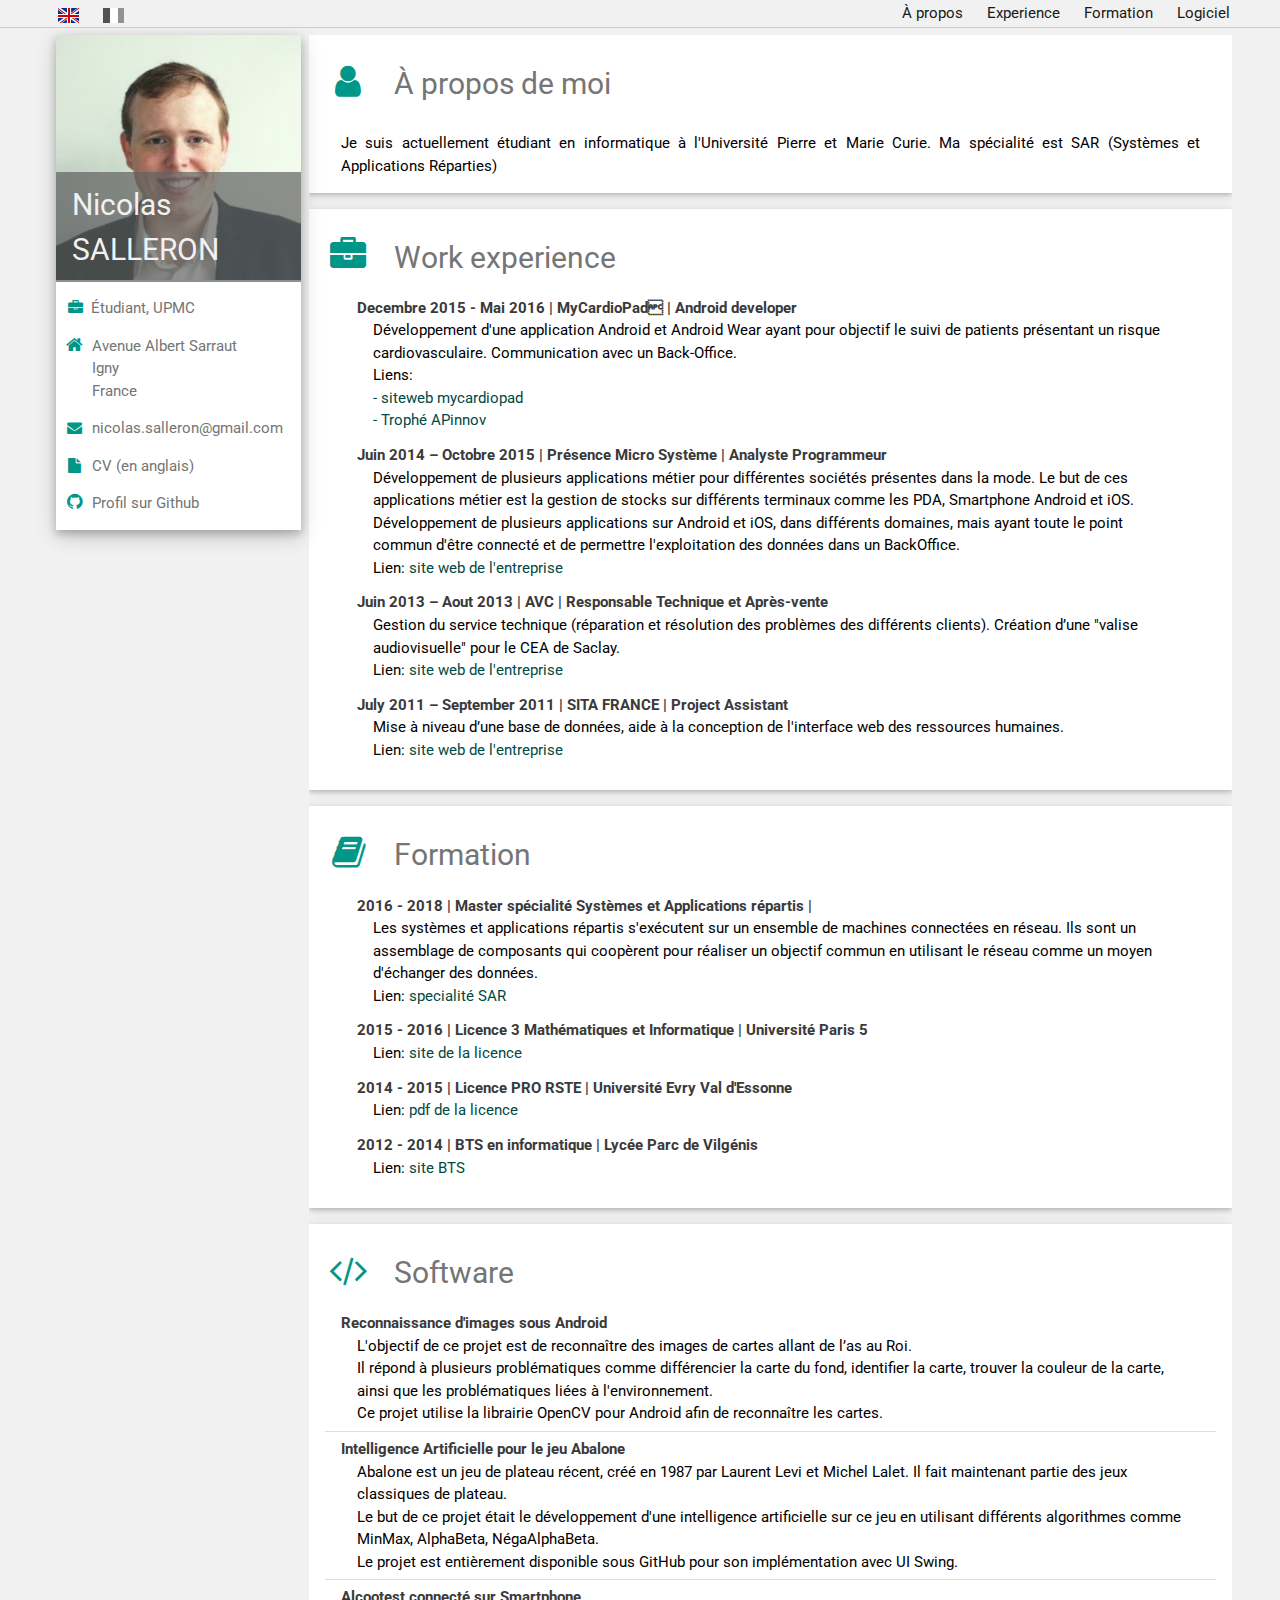
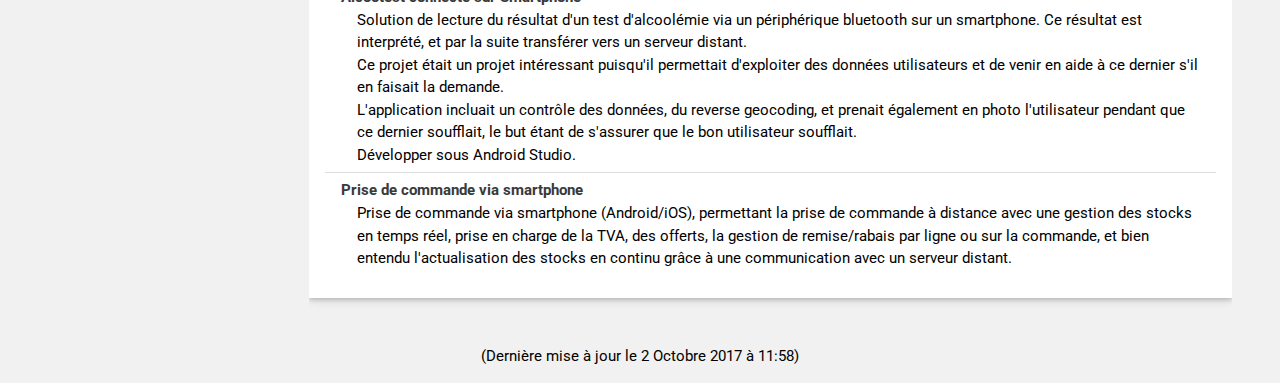
==== index_fr.html @ aebfed58 "ver1" ====
<!DOCTYPE html>
<html>
  <head>
    <title>Nicolas Salleron</title>
    <meta name="viewport" content="width=device-width, initial-scale=1">
    <meta charset="utf-8" />
    <link rel="alternate" href="http://nsalleron.github.io/index.html" hreflang="x-default" />
    <link rel="alternate" href="http://nsalleron.github.io/index_fr.html" hreflang="fr" />
    <link rel="shortcut icon" href="favicon.ico" type="image/x-icon" />
    <link rel="stylesheet" href="w3.css">
    <link rel="stylesheet" href="style.css" />
    <link rel="stylesheet" href="style_fr.css" />
    <!-- <link rel="stylesheet" href="w3-theme-emerald.css"> -->
    <link rel="stylesheet" href="w3-theme-teal.css">
    <link rel='stylesheet' href='https://fonts.googleapis.com/css?family=Roboto'>
    <link rel="stylesheet" href="https://cdnjs.cloudflare.com/ajax/libs/font-awesome/4.6.3/css/font-awesome.min.css">
    <style>
      html,body,h1,h2,h3,h4,h5,h6 {font-family: "Roboto", sans-serif}
    </style>

<!-- <script> -->
<!--   (function(i,s,o,g,r,a,m){i['GoogleAnalyticsObject']=r;i[r]=i[r]||function(){ -->
<!--   (i[r].q=i[r].q||[]).push(arguments)},i[r].l=1*new Date();a=s.createElement(o), -->
<!--   m=s.getElementsByTagName(o)[0];a.async=1;a.src=g;m.parentNode.insertBefore(a,m) -->
<!--   })(window,document,'script','https://www.google-analytics.com/analytics.js','ga'); -->

<!--   ga('create', 'UA-44280246-1', 'auto'); -->
<!--   ga('send', 'pageview'); -->

<!-- </script> -->
    
  </head>
  <body class="w3-light-grey">

    
    
    <!-- Page Container -->
    <div class="w3-content w3-margin-top" style="max-width:1200px;">

      <!-- Header -->
      <nav class="w3-container w3-light-grey w3-border-bottom w3-display-topmiddle my-nav" style="padding-bottom:27px;margin-bottom:27px;height:27px">
        <div id="menu">
	  <div id="menu_left">
	    <ul class="lang_en">
	      <!-- <li> -->
	      <!--   <a href="#top"> -->
	      <!--     <img src="img/actions/go-top.png" -->
	      <!--          title="Back to top" -->
	      <!--          alt="Back to top" /> -->
	      <!--   </a> -->
	      <!-- </li> -->
	      <li>
		<img src="img/button_flag_uk_checked.png"
		     title="English"
		     alt="English"
                     style="padding-left:8px"/>
	      </li>
	      <li>
		<a href="index_fr.html">
		  <img src="img/button_flag_fr.png"
		       title="Français"
		       alt="Français" />
		</a>
	      </li>
	    </ul>
            <ul class="lang_fr">
	      <!-- <li> -->
	      <!--   <a href="#top"> -->
	      <!--     <img src="img/actions/go-top.png" -->
	      <!--          title="Back to top" -->
	      <!--          alt="Back to top" /> -->
	      <!--   </a> -->
	      <!-- </li> -->
	      <li>
                <a href="index.html">
		  <img src="img/button_flag_uk.png"
		       title="English"
		       alt="Site en anglais"
                       style="padding-left:8px"/>
                </a>
	      </li>
	      <li>
		<img src="img/button_flag_fr_checked.png"
		     title="Français"
		     alt="Version française" />
	      </li>
	    </ul>

	  </div>
	  
	  <div id="menu_right">
	    <ul>
	      <li><a href="#apropos" class="w3-hover-theme">
		  <span class="lang_en">About</span>
                  <span class="lang_fr">À propos</span>
	      </a></li>
        <li><a href="#work" class="w3-hover-theme">
      Experience
        </a></li>
	      <li><a href="#education" class="w3-hover-theme">
		  Formation
	      </a></li>
        
	      <!-- <li><a href="#cv" class="w3-hover-theme">CV</a></li> -->
              <li>
                <a href="#software" class="w3-hover-theme" style="/*padding-right:1.5em;*/">
                  <span class="lang_en">Software</span>
                  <span class="lang_fr">Logiciel</span>
                </a>
	    </ul>
	  </div>
        </div>
      </nav>
    </div> 

    
    <!-- The Grid -->
    <div class="w3-row-padding" style="margin-top:35px" id="left-band">
      
      <!-- Left Column -->
      <div class="w3-col my-left" style="/*min-width:260px;*//*padding-right:290px*/">
        
        <div class="w3-white w3-text-grey w3-card-4" style="max-width:281px;/*min-width:240px;*//*position:fixed*/">
          <div class="w3-display-container" style="">
            <img src="img/photo_disney.png" style="max-width:100%" alt="Avatar">
            <div class="w3-container w3-display-bottomleft w3-text-light-grey" id="name-on-pic" style="width:100%;max-width:281px">
              <h2>Nicolas SALLERON</h2>
            </div>
          </div>
          <div class="w3-container inherit-link">
            <p><i class="fa fa-briefcase fa-fw w3-text-theme" style="margin-left:-0.4em;margin-right:0.4em"></i>Étudiant, UPMC</p>
            <p><i class="fa fa-home fa-fw w3-large w3-text-theme" style="margin-left:-0.5em;margin-right:0.3em" ></i>Avenue Albert Sarraut<br>
              <i style="margin-right:1.3em"></i>Igny<br>
              <i style="margin-right:1.3em"></i>France</p>
            <p><i class="fa fa-envelope fa-fw w3-text-theme"  style="margin-left:-0.5em;margin-right:0.3em"></i> <a href="mailto:nicolas.salleron@gmail.com">nicolas.salleron@gmail.com</a><br>
            <!-- <p><i class="fa fa-phone fa-fw w3-margin-right w3-large w3-text-theme"></i>1224435534</p> -->
            <!-- <hr> -->
            
            <p><!-- <i class="fa fa-user fa-fw w3-text-theme"  style="margin-left:-0.5em;margin-right:0.3em"></i> -->
              <i class="fa fa-file w3-medium fa-fw w3-text-theme"
                 style="margin-left:-0.5em;margin-right:0.25em"></i>
              <a href="doc/CV.pdf">
                <span class="lang_en">CV</span>
                <span class="lang_fr">CV (en anglais)</span>
            </a></p>
            <!-- <i style="margin-right:1.3em"></i> -->
            <p>
              <i class="fa fa-github fa-fw w3-large w3-text-theme"
                 style="margin-left:-0.5em;margin-right:0.1em"></i>
              <!-- <i style="margin-right:0.04em"></i> -->
              <a href="https://github.com/nsalleron">
                <span class="lang_en">Github profile</span>
                <span class="lang_fr">Profil sur Github</span>
              </a><br>
            </p>
          </div>
        </div><br>

        <!-- End Left Column -->
      </div>
   
      <!-- Right Column -->
      <div class="w3-rest my-right">

        <div  class="w3-container w3-card-2 w3-white w3-margin-bottom">
          <h2  class="w3-text-grey w3-padding-16" id="apropos">
            <i class="fa fa-user fa-fw w3-margin-right w3-xxlarge w3-text-theme "></i>
	    <span class="lang_en">About me</span>
            <span class="lang_fr">À propos de moi</span>
	  </h2>
          <div class="w3-container">
            <p class="text lang_en">
              Je suis actuellement un étudiant en informatique à l'Université Pierre et Marie Curie. Je suis en spécialité SAR (Système et Applications Réparties)
              <!-- , working with Joseph Gergaud and Olivier Cots. -->
            </p>
            <p class="text lang_fr">
              Je suis actuellement étudiant en informatique à l'Université Pierre et Marie Curie. Ma spécialité est SAR (Systèmes et Applications Réparties)
            </p>
       </div>
        </div>
        



        <!-- Expérience -->

    <div class="w3-container w3-card-2 w3-white w3-margin-bottom">
          <h2 class="w3-text-grey w3-padding-16"  id="work">
            <i class="fa fa-briefcase fa-fw w3-margin-right w3-xxlarge w3-text-theme"></i>
            Work experience
          </h2>
          <div class="w3-container">
            <ul class="w3-ul">
              <li>
                <b class="w3-text-dark-grey">Decembre 2015 - Mai 2016  | MyCardioPad  |  Android developer</b><br>
                <div class="w3-container">
                  Développement d'une application Android et Android Wear ayant pour objectif le suivi de patients présentant un risque cardiovasculaire. Communication avec un Back-Office.<br>
                  <span class="lang_en">Links</span>
                  <span class="lang_fr">Liens</span>:<br>
                  <a href="http://www.mycardiopad.net"> - siteweb mycardiopad </a><br>
                  <a href="https://www.linkedin.com/in/nicolassalleron/detail/treasury/position:802761404/?entityUrn=urn%3Ali%3Afs_treasuryMedia%3A(ACoAABPsWb0BS6FZXVlwmUS5smi6TlAgiX2qpl0%2C51242338)&lipi=urn%3Ali%3Apage%3Ad_flagship3_profile_view_base%3BXqzeCcsASem535LQxpcBqA%3D%3D&licu=urn%3Ali%3Acontrol%3Ad_flagship3_profile_view_base-treasury_thumbnail_cell"> - Trophé APinnov </a>
                  </div>
              </li>
            </ul>
            <ul class="w3-ul">
              <li>
                <b class="w3-text-dark-grey">Juin 2014 – Octobre 2015  | Présence Micro Système | Analyste Programmeur</b><br>
                <div class="w3-container">
                  Développement de plusieurs applications métier pour différentes sociétés présentes dans la mode. 
Le but de ces applications métier est la gestion de stocks sur différents terminaux comme les PDA, Smartphone Android et iOS.
Développement de plusieurs applications sur Android et iOS, dans différents domaines, mais ayant toute le point commun d'être connecté et de permettre l'exploitation des données dans un BackOffice.<br>
                  <span class="lang_en">Link</span>
                  <span class="lang_fr">Lien</span>:
                  <a href="http://www.pmspos.fr">site web de l'entreprise</a>
                  </div>
              </li>
            </ul>
            <ul class="w3-ul">
              <li>
                <b class="w3-text-dark-grey">Juin 2013 – Aout 2013  | AVC | Responsable Technique et Après-vente</b><br>
                <div class="w3-container">
                Gestion du service technique (réparation et résolution des problèmes des différents clients).
Création d’une "valise audiovisuelle" pour le CEA de Saclay.<br>
                  <span class="lang_en">Link</span>
                  <span class="lang_fr">Lien</span>:
                  <a href="https://www.avc.fr">site web de l'entreprise</a>
                  </div>
              </li>
            </ul>
            <ul class="w3-ul">
              <li>
                <b class="w3-text-dark-grey">July 2011 – September 2011  | SITA FRANCE | Project Assistant</b><br>
                <div class="w3-container">
                Mise à niveau d’une base de données, aide à la conception de l'interface web des ressources humaines.<br>
                  <span class="lang_en">Link</span>
                  <span class="lang_fr">Lien</span>:
                  <a href="http://www.sita.fr">site web de l'entreprise</a>
                  </div>
              </li>
            </ul>
            <br>
          </div>
        </div>








        <div class="w3-container w3-card-2 w3-white w3-margin-bottom">
          <h2 class="w3-text-grey w3-padding-16"  id="education">
            <i class="fa fa-book fa-fw w3-margin-right w3-xxlarge w3-text-theme"></i>
           Formation
          </h2>
          <div class="w3-container">
            <ul class="w3-ul">
              <li>
                <b class="w3-text-dark-grey">2016 - 2018  | Master spécialité Systèmes et Applications répartis  |  </b><br>
                <div class="w3-container">
                  Les systèmes et applications répartis s'exécutent sur un ensemble de machines connectées en réseau. Ils sont un assemblage de composants qui coopèrent pour réaliser un objectif commun en utilisant le réseau comme un moyen d'échanger des données.<br>
                  <span class="lang_en">Link</span>
                  <span class="lang_fr">Lien</span>:
                  <a href="http://www-master.ufr-info-p6.jussieu.fr/lmd/specialite/sar/">specialité SAR</a>
                  </div>
              </li>
            </ul>
            <ul class="w3-ul">
              <li>
                <b class="w3-text-dark-grey">2015 - 2016  | Licence 3 Mathématiques et Informatique | Université Paris 5</b><br>
                <div class="w3-container">
                  <span class="lang_en">Link</span>
                  <span class="lang_fr">Lien</span>:
                  <a href="http://www.mi.parisdescartes.fr/formations/licence-dinformatique/">site de la licence</a>
                  </div>
              </li>
            </ul>
            <ul class="w3-ul">
              <li>
                <b class="w3-text-dark-grey">2014 - 2015  | Licence PRO RSTE | Université Evry Val d'Essonne</b><br>
                <div class="w3-container">
                  <span class="lang_en">Link</span>
                  <span class="lang_fr">Lien</span>:
                  <a href="http://www.univ-evry.fr/modules/resources/download/default/Formation/offre%20de%20formation/FichesFormations/LicencePro/SciencesEcoGestionSHS/LPrste2011.pdf">pdf de la licence</a>
                  </div>
              </li>
            </ul>
            <ul class="w3-ul">
              <li>
                <b class="w3-text-dark-grey">2012 - 2014  | BTS en informatique | Lycée Parc de Vilgénis</b><br>
                <div class="w3-container">
                  <span class="lang_en">Link</span>
                  <span class="lang_fr">Lien</span>:
                  <a href="http://www.lyc-vilgenis-massy.ac-versailles.fr/les-brevets-de-technicien-superieur-bts/bts-snir/">site BTS</a>
                  </div>
              </li>
            </ul>
            <br>
          </div>
        </div>
        
        <div class="w3-container w3-card-2 w3-white w3-margin-bottom">
          <h2 class="w3-text-grey w3-padding-16"  id="software">
            <i class="fa fa-code fa-fw w3-margin-right w3-xxlarge w3-text-theme"></i>
            Software
          </h2>
          <ul class="w3-ul">
            <li>
              <a href="https://github.com/nsalleron/CardWatch"><b class="w3-text-dark-grey">Reconnaissance d'images sous Android</b></a>
              <div class="w3-container">
                <div class="lang_en">
                  //TODO
                </div>
                <div class="lang_fr">
                  L'objectif de ce projet est de reconnaître des images de cartes allant de l’as au Roi. <br>
                  Il répond à plusieurs problématiques comme différencier la carte du fond, identifier la carte, trouver la couleur de la carte, ainsi que les problématiques liées à l'environnement.<br>
                  Ce projet utilise la librairie OpenCV pour Android afin de reconnaître les cartes.<br>
                </div>
              </div>
            </li>
            <li>
              <a href="https://github.com/nsalleron/Abalone"><b class="w3-text-dark-grey">Intelligence Artificielle pour le jeu Abalone</b></a>
              <div class="w3-container">
                <div class="lang_en">
                  //TODO
                </div>
                <div class="lang_fr">
                  Abalone est un jeu de plateau récent, créé en 1987 par Laurent Levi et Michel Lalet. Il fait maintenant partie des jeux classiques de plateau. <br>
                  Le but de ce projet était le développement d'une intelligence artificielle sur ce jeu en utilisant différents algorithmes comme MinMax, AlphaBeta, NégaAlphaBeta.<br>
                  Le projet est entièrement disponible sous GitHub pour son implémentation avec UI Swing.<br>
                </div>
              </div>
            </li>
            <li>
              <b class="w3-text-dark-grey">Alcootest connecté sur Smartphone</b>
              <div class="w3-container">
                <div class="lang_en">
                  //TODO
                </div>
                <div class="lang_fr">
                  Solution de lecture du résultat d'un test d'alcoolémie via un périphérique bluetooth sur un smartphone. Ce résultat est interprété, et par la suite transférer vers un serveur distant. <br>

                  Ce projet était un projet intéressant puisqu'il permettait d'exploiter des données utilisateurs et de venir en aide à ce dernier s'il en faisait la demande.<br> L'application incluait un contrôle des données, du reverse geocoding, et prenait également en photo l'utilisateur pendant que ce dernier soufflait, le but étant de s'assurer que le bon utilisateur soufflait.<br>Développer sous Android Studio.<br>
                </div>
              </div>
            </li>
            <li>
              <b class="w3-text-dark-grey">Prise de commande via smartphone</b>
              <div class="w3-container">
                <div class="lang_en">
                  //TODO
                </div>
                <div class="lang_fr">
                  Prise de commande via smartphone (Android/iOS), permettant la prise de commande à distance avec une gestion des stocks en temps réel, prise en charge de la TVA, des offerts, la gestion de remise/rabais par ligne ou sur la commande, et bien entendu l'actualisation des stocks en continu grâce à une communication avec un serveur distant.<br>
                </div>
              </div>
            </li>
          </ul>
        <br>
        </div>

        <!-- End Right Column -->
      </div>
      
      <!-- End Grid -->
    </div>
    <!-- End Page Container -->
</div>


<footer class="w3-container w3-center w3-margin-top">
  <p><span class="lang_en">(Last updated: 2017/09/05, 13:58)</span><span class="lang_fr">(Dernière mise à jour le 2 Octobre 2017 à 11:58)</span></p>
</footer>

</body>
</html>

<!-- Local Variables: -->
<!-- time-stamp-pattern: "-12/^[[:space:]]*<p><span class=\"lang_en\">(Last updated: %:y/%02m/%02d, %02H:%02M)</span><span class=\"lang_fr\">(Dernière mise à jour le %:d %:b %:y à %02H:%02M)</span></p>" -->
<!-- eval: (visual-line-mode t) -->
<!-- End: -->
---- style.css ----
/* Propriétés générales */


body
{
    /* color: black; */
    /* background-color: #FCFCFF; */
    min-width: 300px;
    /* overflow: scroll; */
    max-width: 1200px;
    /* position: absolute; */
    /* top: 0px; */
    /* z-index: 0; */
    /* width: 800px; */
    margin: auto;
    /* overflow: hidden; */
}

.width-20{
    width:20%;
}

.width-35{
    width:25%;
}

.padding-15{
    padding-left:15%;
}

@media only screen and (max-width: 700px){
    [class*="width-"]{
        width: 100%;
    }
    [class*="padding-"]{
        padding-left:0;
    }
}

#bloc_page
{
    /* min-width: 800px; */
    /* max-width: 1000px; */
    /* /\* position: absolute; *\/ */
    /* /\* top: 0px; *\/ */
    /* /\* z-index: 0; *\/ */
    /* /\* width: 800px; *\/ */
    /* margin: auto; */
    /* overflow: hidden; */
}

/* Aides pour le design */
*
{
    /* font-family:  serif; */
    /* border: 1px black solid; */
}

/* Header */
header
{
    display: block;
    position: relative;
    background-color: #F0F0FF;
    width: 100%;
    margin-top: 40px;
    /* border: 1px black solid; */
}

#photo
{
    padding: 5px;
    display: inline-block;
}

#photo img
{
    max-width: 100%;
    max-height: 180px;
}

#nom
{
    display: inline-block;
    width: 20%;
    vertical-align: top;
}
header h2
{
    font-size: 1em;
}
#coordonnees
{
    display: inline-block;
    width: 35%;
    padding-left: 15%;
    vertical-align: top;
}

/* a[href*=mailto] */
#left-band a
{
    /* color: #000055; */
    /* font-family: monospace, Courier, sans-serif, serif; */
    /* font-size: 9pt; */
    text-decoration: none;
    /* color: inherit; */
}

/* Nav */
nav
{
    display: block;
    position: fixed;
    top: 0px;
    left: 0px;
    vertical-align: top;
    /* text-align: justify; */
    z-index: 1;
    /* background-color: #FCFCFF; */
    /* border-bottom: 3px #0000FF double; */
    height: 20px;
    width: 100%;
    padding-bottom: 10px;
/* margin: auto; */
}

nav #menu
{
    /* min-width: 800px; */
    max-width: 1200px;
    margin: auto;
    position: relative;
}

nav #menu_right
{
    display: inline-block;
    position: absolute;
    text-align: right;
    top: 0px;
    right: 0px;
    padding-top: 2px;
    /* padding-right:1.5em; */
    /* text-align: right; */
    /* margin-left: auto; */
    /* margin-right: 0px; */
    /* max-height: 20px; */
    /* overflow: hide; */
    /* padding-top: 0px; */
    /* padding-bottom: 0px; */
}

nav #menu_left
{
    display: inline-block;
    position: absolute;
    /* margin-left:0px; */
    /* margin-right:auto; */
    top: 0px;
    left: 0px;
    text-align: left;
    /* padding-top: 0px; */
    /* padding-bottom: 0px; */
}

nav ul
{
    list-style-type:none;
    padding-left: 0px;
    margin-top: 0px;
    margin-bottom: 0px;
}
nav li
{
    display: inline-block;
}
#menu_left li
{
    padding-left: 10px;
    padding-right: 10px;
    padding-top: 2px;
}

#menu_right a
{
    padding-left: 10px;
    padding-right: 10px;
    font-size: 1em;
    color: #181818;
    text-decoration: none;
}
#menu_right a:hover
{
    /* background-color: #000076; */
    background-color: 
    color: white; 
}

/* Section */
/* h1 */
/* { */
/*     padding-top: 40px; */
/*     margin-top: -30px; */
/*     font-family: sans-serif; */
/*     font-size: 30px; */
/*     text-align: center; */
/* } */

h2[id]
{
    /* font-family: sans-serif; */
    /* font-size: 24px; */
    /* padding-top: 80px; */
    /* margin-top: -2px; */
    margin-bottom: -5px;
}

/* h3 */
/* { */
/*     font-family: sans-serif; */
/*     font-size: 20px; */
/*     padding-left: 10px; */
/*     margin-top: -5px; */
/*     margin-bottom: -5px; */
/* } */

h2[id="first"]
{
    margin-top: 0px;
}

h2[id="apropos"] 
{
    /* margin-top: -20px; */
}

section
{
    display: inline-block;
    height: 75%;
    width: 100%;
    overflow: auto;
    vertical-align: top;
}
section h2
{
    color: black;
    
}

.text
{
    text-align:justify;
}

.mono
{
    font-family: Courier, monospace, sans-serif, serif;
    font-size: 10pt;
    text-decoration: none;
}

.sc
{
    /* font-variant: small-caps; */
}

body a
{
    text-decoration: none;
    /* border-width: 1px; */
    /* border-style: dotted; */
    /* color: #004a43; */
    /* color: inherit; */
}

.w3-container a{
    color: #004a43;
}


.inherit-link a{
    color: inherit;
}

body h2 a
{
    /* text-decoration: underline; */
    /* text-decoration-style: dotted; */
    /* text-decoration-width: 1px; */
    border-bottom: 1px solid;
    color: inherit;
    /* color: #FF0000; */
    /* border-width: 1px; */
    /* border-style: dotted; */
    /* color: #004a43; */
}


section li
{
    margin-bottom: 5px;
}

body a:hover
{
    /* background-color: #000055; */
    /* color: white; */
}

/* section a:visited */
/* { */
/*     color: #555; */
/* } */

.figure-number
{
    display: none;
}

/* Footer */
/* footer */
/* { */
/*     font-size: 0.8em; */
/* } */

.validation{
    display: none;
}

#name-on-pic{
    background: rgb(97, 97, 97); /* Fallback for older browsers without RGBA-support */
    background: rgba(97, 97, 97, 0.7);
}



/* ul.w3-ul{ */
/*     list-style-type:disc outside none; */
/*     /\* padding: 10px; *\/ */
/* } */
/* ul.w3-ul li{ */
/*     list-style-type:disc outside none; */
/*     padding:6px 2px 6px 16px;border-bottom:1px solid #ddd} */
/* ul.w3-ul li:last-child{border-bottom:none} */

/* footer #valid */
/* { */
/*     display: inline-block; */
/* } */

/* #timestamp */
/* { */
/*     display: inline-block; */
/*     position: relative; */
/*     bottom: 10px; */
/*     left: 55%; */
/*     text-align: right; */
/* } */

.left{
    text-align:left; width: 50%; display:inline-block;
}

.right{
    text-align:right; width: 49%; display:inline-block;
}


@media  only screen and (max-width:992px){
    .my-left{float:left;width:26%;min-width:261px}
    .my-right{}
    .my-nav{position:fixed}
}

@media only screen and (max-width:600px){
    .my-left{float:center;width:100%;min-width:initial}
    .my-right{float:right;width:100%}
    .my-nav{position:absolute}
    nav #menu_right{display:none}
}
@media (min-width:993px){
    .my-left{float:left;/* width:26%; */width:261px}
    .my-right{}
    .my-nav{position:fixed}
}
---- style_fr.css ----
.lang_en{
    display:none;
}
---- w3-theme-teal.css ----
.w3-theme-l5 {color:#000 !important; background-color:#e9fffd !important}
.w3-theme-l4 {color:#000 !important; background-color:#b7fff8 !important}
.w3-theme-l3 {color:#000 !important; background-color:#6efff1 !important}
.w3-theme-l2 {color:#000 !important; background-color:#26ffe9 !important}
.w3-theme-l1 {color:#fff !important; background-color:#00dcc6 !important}
.w3-theme-d1 {color:#fff !important; background-color:#008578 !important}
.w3-theme-d2 {color:#fff !important; background-color:#00766a !important}
.w3-theme-d3 {color:#fff !important; background-color:#00685d !important}
.w3-theme-d4 {color:#fff !important; background-color:#005950 !important}
.w3-theme-d5 {color:#fff !important; background-color:#004a43 !important}

.w3-theme-light {color:#000 !important; background-color:#e9fffd !important}
.w3-theme-dark {color:#fff !important; background-color:#004a43 !important}
.w3-theme-action {color:#fff !important; background-color:#004a43 !important}

.w3-theme {color:#fff !important; background-color:#009688 !important}
.w3-text-theme {color:#009688 !important}
.w3-border-theme {border-color:#009688 !important}

.w3-hover-theme:hover {color:#fff !important; background-color:#009688 !important}
.w3-hover-text-theme:hover {color:#009688 !important}
.w3-hover-border-theme:hover {border-color:#009688 !important}
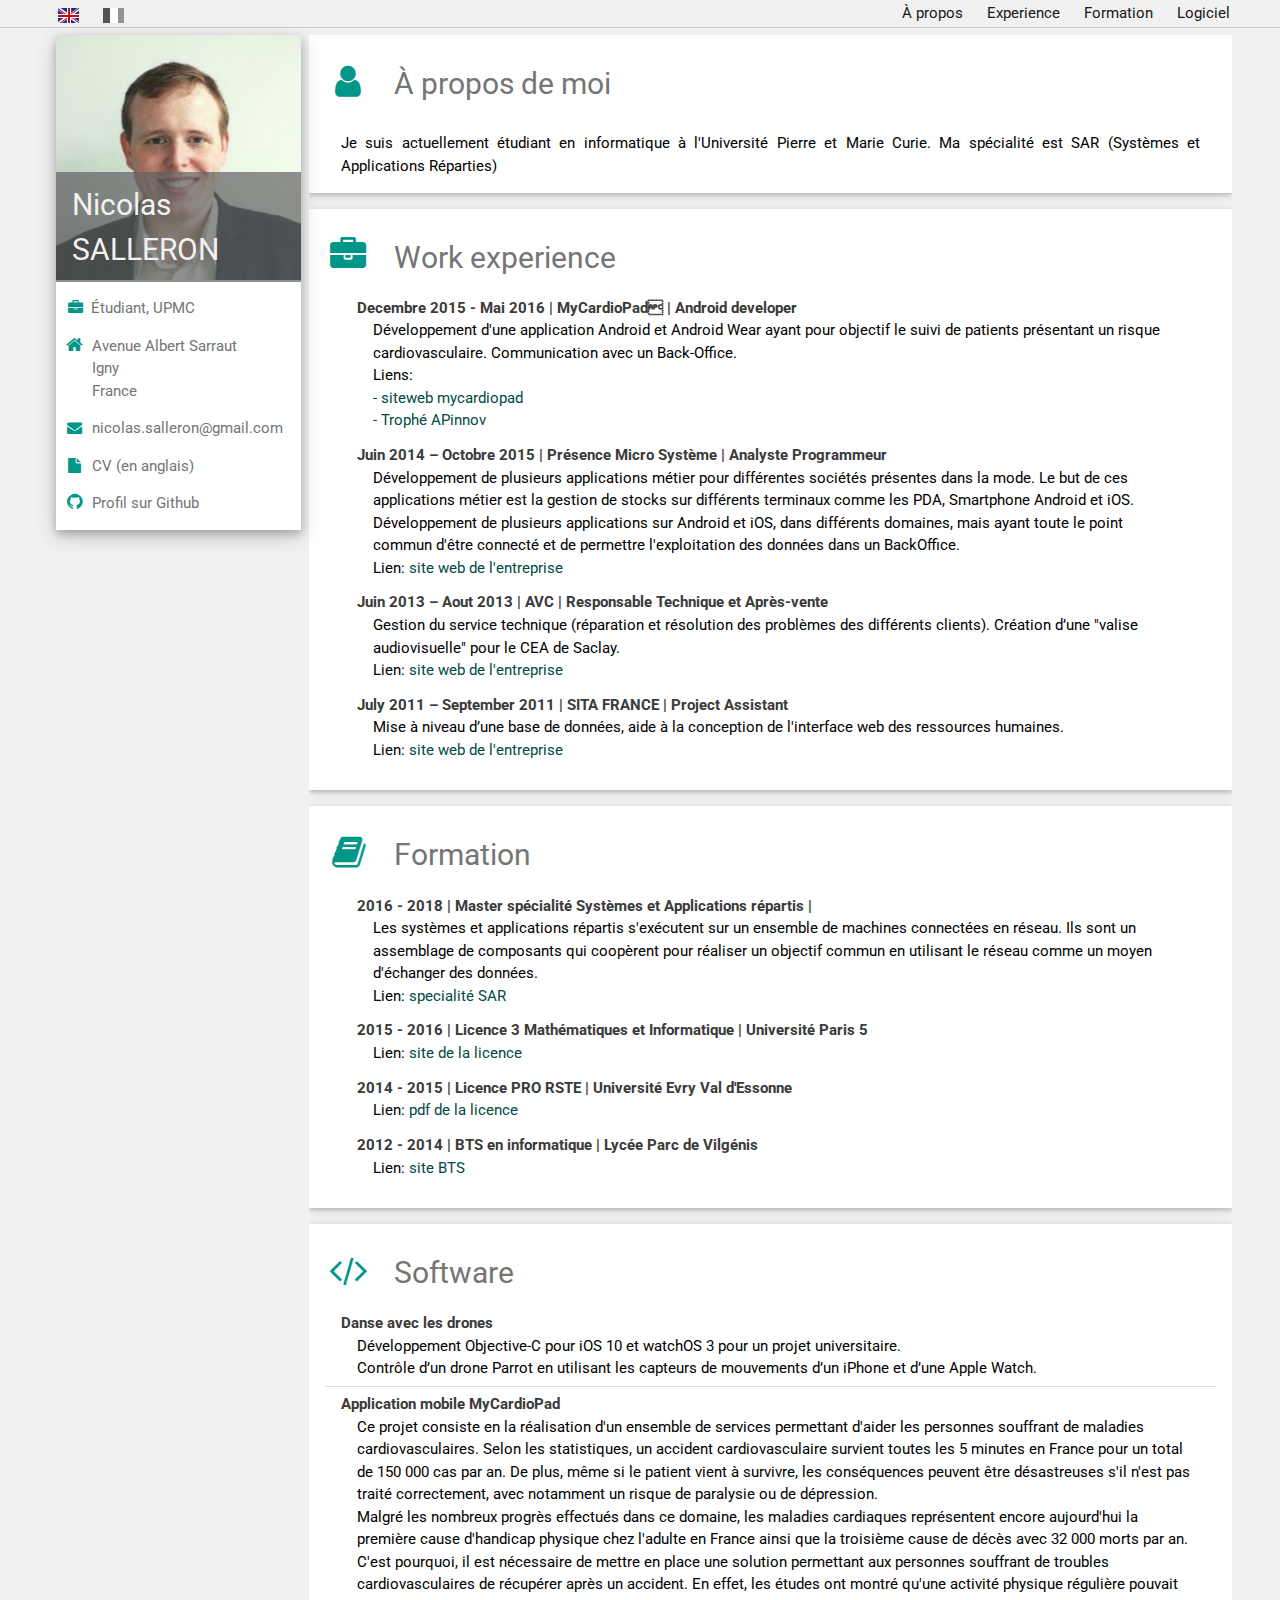
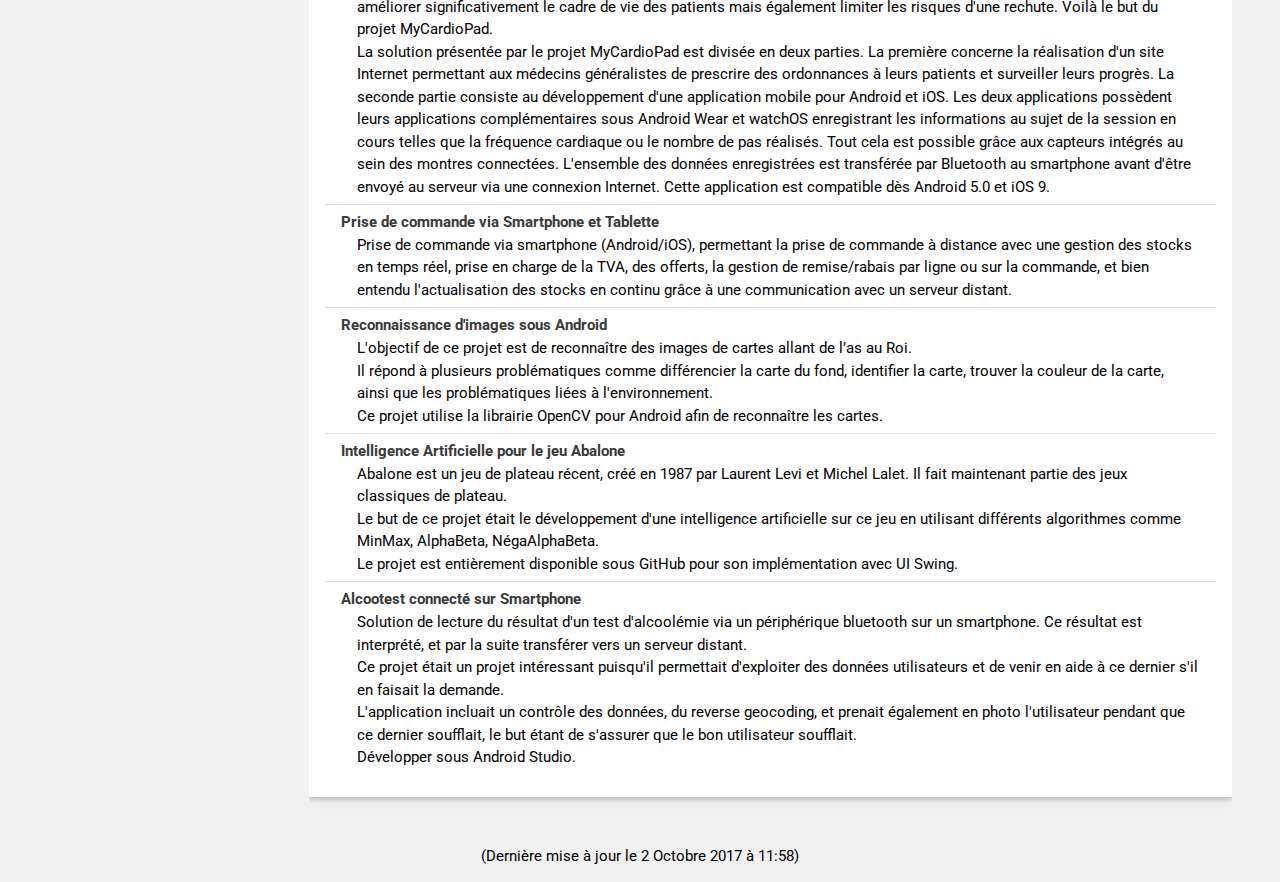
==== commit fc55c246: "updated" ====
--- a/index_fr.html
+++ b/index_fr.html
@@ -306,6 +306,43 @@
             Software
           </h2>
           <ul class="w3-ul">
+          <li>
+              <b class="w3-text-dark-grey">Danse avec les drones</b>
+              <div class="w3-container">
+                <div class="lang_en">
+                  //TODO
+                </div>
+                <div class="lang_fr">
+                  Développement Objective-C pour iOS 10 et watchOS 3 pour un projet universitaire. <br>Contrôle d’un drone Parrot en utilisant les capteurs de mouvements d’un iPhone et d’une Apple Watch.<br>
+                </div>
+              </div>
+            </li>
+            <li>
+              <b class="w3-text-dark-grey">Application mobile MyCardioPad</b>
+              <div class="w3-container">
+                <div class="lang_en">
+                  //TODO
+                </div>
+                <div class="lang_fr">
+                  Ce projet consiste en la réalisation d'un ensemble de services permettant d'aider les personnes souffrant de maladies cardiovasculaires. Selon les statistiques, un accident cardiovasculaire survient toutes les 5 minutes en France pour un total de 150 000 cas par an. De plus, même si le patient vient à survivre, les conséquences peuvent être désastreuses s'il n'est pas traité correctement, avec notamment un risque de paralysie ou de dépression.<br>
+
+                  Malgré les nombreux progrès effectués dans ce domaine, les maladies cardiaques représentent encore aujourd'hui la première cause d'handicap physique chez l'adulte en France ainsi que la troisième cause de décès avec 32 000 morts par an. C'est pourquoi, il est nécessaire de mettre en place une solution permettant aux personnes souffrant de troubles cardiovasculaires de récupérer après un accident. En effet, les études ont montré qu'une activité physique régulière pouvait améliorer significativement le cadre de vie des patients mais également limiter les risques d'une rechute. Voilà le but du projet MyCardioPad.<br>
+
+                  La solution présentée par le projet MyCardioPad est divisée en deux parties. La première concerne la réalisation d'un site Internet permettant aux médecins généralistes de prescrire des ordonnances à leurs patients et surveiller leurs progrès. La seconde partie consiste au développement d'une application mobile pour Android et iOS. Les deux applications possèdent leurs applications complémentaires sous Android Wear et watchOS enregistrant les informations au sujet de la session en cours telles que la fréquence cardiaque ou le nombre de pas réalisés. Tout cela est possible grâce aux capteurs intégrés au sein des montres connectées. L'ensemble des données enregistrées est transférée par Bluetooth au smartphone avant d'être envoyé au serveur via une connexion Internet. Cette application est compatible dès Android 5.0 et iOS 9.<br>
+                </div>
+              </div>
+            </li>
+            <li>
+              <b class="w3-text-dark-grey">Prise de commande via Smartphone et Tablette</b>
+              <div class="w3-container">
+                <div class="lang_en">
+                  //TODO
+                </div>
+                <div class="lang_fr">
+                  Prise de commande via smartphone (Android/iOS), permettant la prise de commande à distance avec une gestion des stocks en temps réel, prise en charge de la TVA, des offerts, la gestion de remise/rabais par ligne ou sur la commande, et bien entendu l'actualisation des stocks en continu grâce à une communication avec un serveur distant.<br>
+                </div>
+              </div>
+            </li>
             <li>
               <a href="https://github.com/nsalleron/CardWatch"><b class="w3-text-dark-grey">Reconnaissance d'images sous Android</b></a>
               <div class="w3-container">
@@ -342,17 +379,6 @@
                   Solution de lecture du résultat d'un test d'alcoolémie via un périphérique bluetooth sur un smartphone. Ce résultat est interprété, et par la suite transférer vers un serveur distant. <br>
 
                   Ce projet était un projet intéressant puisqu'il permettait d'exploiter des données utilisateurs et de venir en aide à ce dernier s'il en faisait la demande.<br> L'application incluait un contrôle des données, du reverse geocoding, et prenait également en photo l'utilisateur pendant que ce dernier soufflait, le but étant de s'assurer que le bon utilisateur soufflait.<br>Développer sous Android Studio.<br>
-                </div>
-              </div>
-            </li>
-            <li>
-              <b class="w3-text-dark-grey">Prise de commande via smartphone</b>
-              <div class="w3-container">
-                <div class="lang_en">
-                  //TODO
-                </div>
-                <div class="lang_fr">
-                  Prise de commande via smartphone (Android/iOS), permettant la prise de commande à distance avec une gestion des stocks en temps réel, prise en charge de la TVA, des offerts, la gestion de remise/rabais par ligne ou sur la commande, et bien entendu l'actualisation des stocks en continu grâce à une communication avec un serveur distant.<br>
                 </div>
               </div>
             </li>
